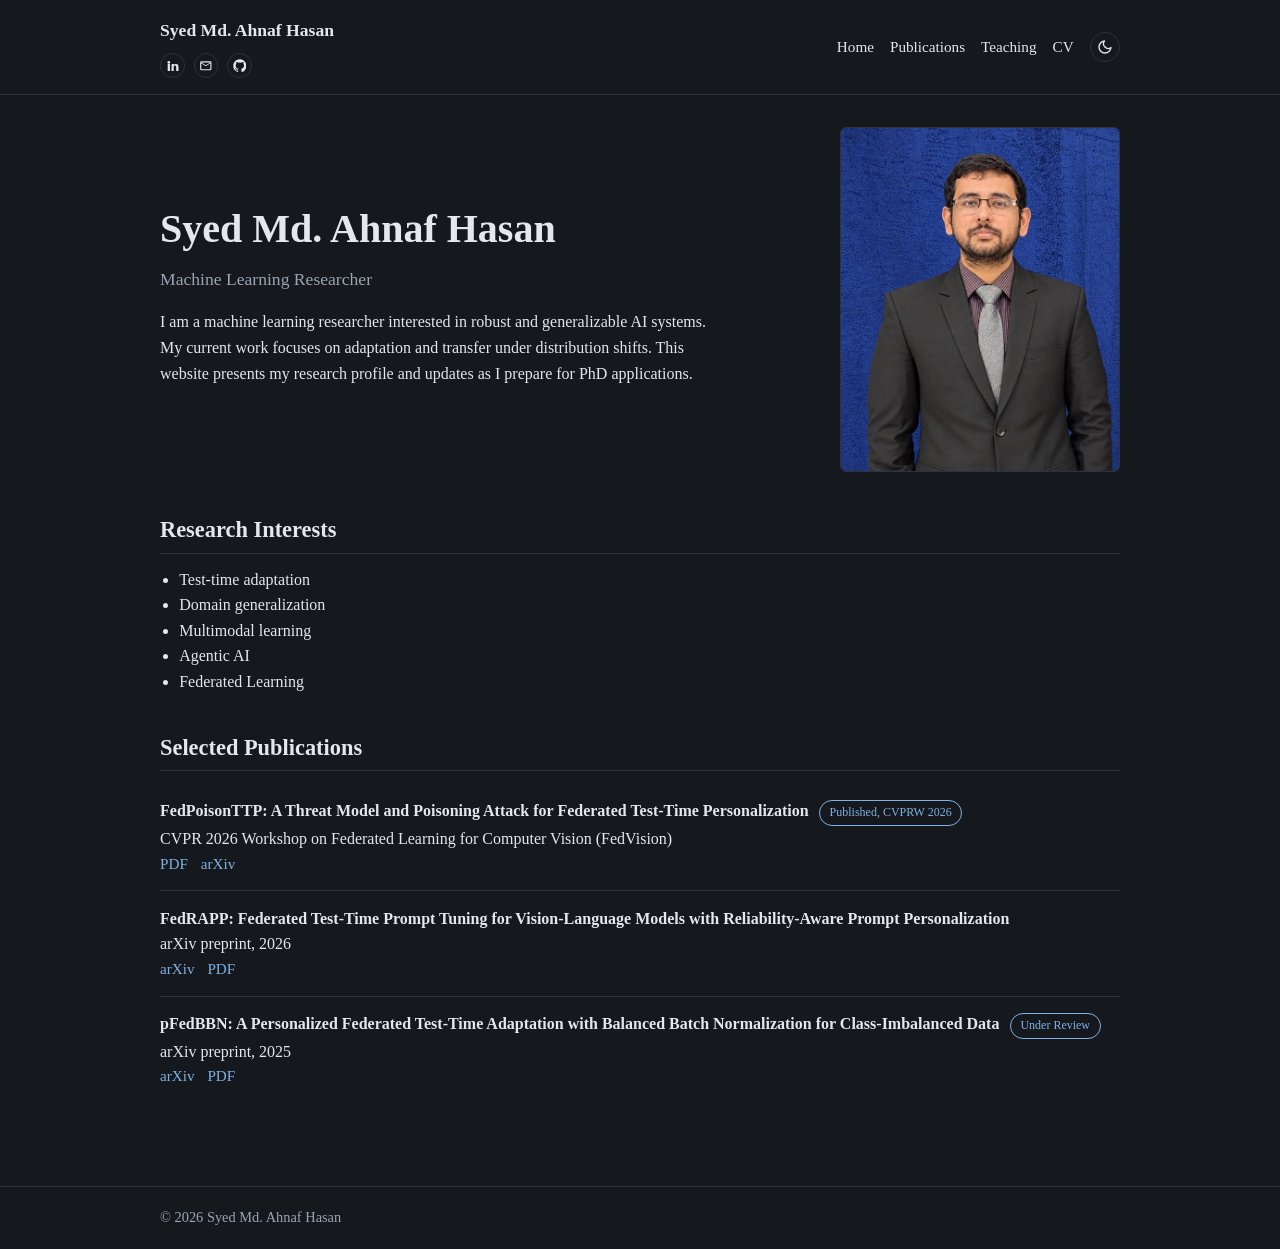
==== index.html @ 8b951837 "Teaching page: group courses under labels with topics on their own line Co-Authored-By: Claude Opus " ====
﻿<!DOCTYPE html>
<html lang="en" data-theme="dark">
<head>
  <meta charset="UTF-8">
  <meta name="viewport" content="width=device-width, initial-scale=1.0">
  <title>Syed Md. Ahnaf Hasan | Home</title>
  <link rel="stylesheet" href="assets/css/style.css?v=7">
  <script>try{if(localStorage.getItem("theme")==="light")document.documentElement.setAttribute("data-theme","light")}catch(e){}</script>
</head>
<body>
  <header class="site-header">
    <div class="container nav">
      <div class="brand-block">
        <div class="nav-name">Syed Md. Ahnaf Hasan</div>
        <div class="social-links header-social" aria-label="Social links">
          <a class="social-link" href="https://www.linkedin.com/in/syed-md-ahnaf-hasan/" target="_blank" rel="noopener" aria-label="LinkedIn">
            <svg viewBox="0 0 24 24" aria-hidden="true">
              <path d="M4.98 3.5A2.5 2.5 0 1 0 5 8.5a2.5 2.5 0 0 0-.02-5zM3 9h4v12H3zm7 0h3.82v1.71h.05c.53-1 1.84-2.06 3.79-2.06C21.12 8.65 22 10.8 22 14.09V21h-4v-6.14c0-1.47-.03-3.36-2.05-3.36-2.05 0-2.37 1.6-2.37 3.25V21h-4z"/>
            </svg>
          </a>
          <a class="social-link" href="mailto:ahnafhasan335@gmail.com" aria-label="Gmail">
            <svg viewBox="0 0 24 24" aria-hidden="true">
              <path d="M2 6.5A2.5 2.5 0 0 1 4.5 4h15A2.5 2.5 0 0 1 22 6.5v11a2.5 2.5 0 0 1-2.5 2.5h-15A2.5 2.5 0 0 1 2 17.5zm2.16-.5L12 11.1 19.84 6H4.16zM20 7.44l-7.45 4.86a1 1 0 0 1-1.1 0L4 7.44V18h16z"/>
            </svg>
          </a>
          <a class="social-link" href="https://github.com/syedmdahnafhasan" target="_blank" rel="noopener" aria-label="GitHub">
            <svg viewBox="0 0 24 24" aria-hidden="true">
              <path d="M12 .5C5.65.5.5 5.65.5 12a11.5 11.5 0 0 0 7.86 10.92c.58.1.79-.25.79-.56v-2.1c-3.2.7-3.88-1.36-3.88-1.36-.53-1.34-1.3-1.7-1.3-1.7-1.06-.72.08-.7.08-.7 1.17.08 1.78 1.2 1.78 1.2 1.04 1.78 2.72 1.27 3.38.97.11-.75.41-1.27.74-1.56-2.55-.29-5.23-1.27-5.23-5.66 0-1.25.44-2.27 1.18-3.07-.12-.29-.51-1.47.11-3.06 0 0 .97-.31 3.18 1.17a11.1 11.1 0 0 1 5.8 0c2.21-1.48 3.17-1.17 3.17-1.17.62 1.59.23 2.77.11 3.06.74.8 1.18 1.82 1.18 3.07 0 4.4-2.69 5.36-5.25 5.65.42.36.79 1.08.79 2.18v3.24c0 .31.21.67.8.56A11.5 11.5 0 0 0 23.5 12C23.5 5.65 18.35.5 12 .5z"/>
            </svg>
          </a>
        </div>
      </div>
      <nav class="nav-links" aria-label="Main navigation">
        <a href="index.html">Home</a>
        <a href="publications.html">Publications</a>
        <a href="teaching.html">Teaching</a>
        <!-- <a href="projects.html">Projects</a> -->
        <a href="cv.html">CV</a>
        <button class="theme-toggle" type="button" aria-label="Dark mode (click for light mode)" title="Dark mode (click for light mode)">
          <svg class="icon-sun" width="16" height="16" viewBox="0 0 24 24" aria-hidden="true"><circle cx="12" cy="12" r="4"/><path d="M12 2v2M12 20v2M4.93 4.93l1.41 1.41M17.66 17.66l1.41 1.41M2 12h2M20 12h2M4.93 19.07l1.41-1.41M17.66 6.34l1.41-1.41"/></svg>
          <svg class="icon-moon" width="16" height="16" viewBox="0 0 24 24" aria-hidden="true"><path d="M21 12.79A9 9 0 1 1 11.21 3 7 7 0 0 0 21 12.79z"/></svg>
        </button>
      </nav>
    </div>
  </header>
  <main>
    <div class="container">
      <section class="hero">
        <div>
          <h1>Syed Md. Ahnaf Hasan</h1>
          <p class="title">Machine Learning Researcher</p>
          <p>I am a machine learning researcher interested in robust and generalizable AI systems. My current work focuses on adaptation and transfer under distribution shifts. This website presents my research profile and updates as I prepare for PhD applications.</p>
        </div>
        <img src="assets/images/profile.jpg" alt="Syed Md. Ahnaf Hasan">
      </section>

      <section>
        <h2>Research Interests</h2>
        <ul>
          <li>Test-time adaptation</li>
          <li>Domain generalization</li>
          <li>Multimodal learning</li>
          <li>Agentic AI</li>
          <li>Federated Learning</li>
        </ul>
      </section>

      <section>
        <h2>Selected Publications</h2>
        <ul class="pub-list">
          <li class="pub-item">
            <div class="pub-title">FedPoisonTTP: A Threat Model and Poisoning Attack for Federated Test-Time Personalization <span class="badge">Published, CVPRW 2026</span></div>
            <div>CVPR 2026 Workshop on Federated Learning for Computer Vision (FedVision)</div>
            <div class="link-row">
              <a href="https://openaccess.thecvf.com/content/CVPR2026W/FedVision/papers/Iftee_FedPoisonTTP_A_Threat_Model_and_Poisoning_Attack_for_Federated_Test-Time_CVPRW_2026_paper.pdf" target="_blank" rel="noopener">PDF</a>
              <a href="https://arxiv.org/abs/2511.19248" target="_blank" rel="noopener">arXiv</a>
            </div>
          </li>
          <li class="pub-item">
            <div class="pub-title">FedRAPP: Federated Test-Time Prompt Tuning for Vision-Language Models with Reliability-Aware Prompt Personalization</div>
            <div>arXiv preprint, 2026</div>
            <div class="link-row">
              <a href="https://arxiv.org/abs/2610.23705v1" target="_blank" rel="noopener">arXiv</a>
              <a href="https://arxiv.org/pdf/2610.23705v1" target="_blank" rel="noopener">PDF</a>
            </div>
          </li>
          <li class="pub-item">
            <div class="pub-title">pFedBBN: A Personalized Federated Test-Time Adaptation with Balanced Batch Normalization for Class-Imbalanced Data <span class="badge">Under Review</span></div>
            <div>arXiv preprint, 2025</div>
            <div class="link-row">
              <a href="https://arxiv.org/abs/2511.18066" target="_blank" rel="noopener">arXiv</a>
              <a href="https://arxiv.org/pdf/2511.18066.pdf" target="_blank" rel="noopener">PDF</a>
            </div>
          </li>
        </ul>
      </section>
    </div>
  </main>
  <footer class="footer">
    <div class="container">&copy; 2026 Syed Md. Ahnaf Hasan</div>
  </footer>
  <script src="assets/js/theme.js?v=2"></script>
</body>
</html>
---- assets/css/style.css ----
﻿:root {
  --bg: #ffffff;
  --text: #1b1f24;
  --muted: #5a6472;
  --accent: #2f5d8a;
  --border: #dde3ea;
  --card: #f8fafc;
  color-scheme: light;
}

:root[data-theme="dark"] {
  --bg: #15181c;
  --text: #e4e7eb;
  --muted: #9aa5b3;
  --accent: #7fb1e3;
  --border: #2c333c;
  --card: #1c2026;
  color-scheme: dark;
}

* {
  box-sizing: border-box;
}

body {
  margin: 0;
  font-family: Georgia, "Times New Roman", serif;
  color: var(--text);
  background: var(--bg);
  line-height: 1.6;
}

a {
  color: var(--accent);
  text-decoration: none;
}

a:hover {
  text-decoration: underline;
}

.container {
  width: min(960px, 92%);
  margin: 0 auto;
}

.site-header {
  border-bottom: 1px solid var(--border);
  background: var(--bg);
}

.nav {
  display: flex;
  justify-content: space-between;
  align-items: center;
  padding: 1rem 0;
  gap: 1rem;
}

.nav-name {
  font-size: 1.1rem;
  font-weight: 600;
}

.brand-block {
  display: flex;
  flex-direction: column;
  align-items: flex-start;
}

.nav-links {
  display: flex;
  flex-wrap: wrap;
  align-items: center;
  gap: 1rem;
}

.nav-links a {
  color: var(--text);
  font-size: 0.95rem;
}

.theme-toggle {
  width: 1.9rem;
  height: 1.9rem;
  padding: 0;
  border: 1px solid var(--border);
  border-radius: 999px;
  display: inline-flex;
  align-items: center;
  justify-content: center;
  color: var(--text);
  background: var(--bg);
  cursor: pointer;
}

.theme-toggle:hover {
  border-color: var(--accent);
  color: var(--accent);
}

.theme-toggle svg {
  width: 1rem;
  height: 1rem;
  fill: none;
  stroke: currentColor;
  stroke-width: 2;
  stroke-linecap: round;
  stroke-linejoin: round;
}

.theme-toggle .icon-sun,
:root[data-theme="dark"] .theme-toggle .icon-moon {
  display: block;
}

.theme-toggle .icon-moon,
:root[data-theme="dark"] .theme-toggle .icon-sun {
  display: none;
}

html.theme-transition,
html.theme-transition *,
html.theme-transition *::before,
html.theme-transition *::after {
  transition: background-color 400ms ease, color 400ms ease, border-color 400ms ease !important;
  transition-delay: 0s !important;
}

main {
  padding: 2rem 0 3rem;
}

.hero {
  display: grid;
  grid-template-columns: 1.6fr 1fr;
  gap: 2rem;
  align-items: center;
  margin-bottom: 2.5rem;
}

.hero h1 {
  margin: 0 0 0.3rem;
  font-size: clamp(1.8rem, 4vw, 2.5rem);
}

.hero .title {
  margin: 0 0 1rem;
  color: var(--muted);
  font-size: 1.1rem;
}

.social-links {
  display: flex;
  gap: 0.55rem;
  margin-top: 0.55rem;
}

.social-link {
  width: 1.55rem;
  height: 1.55rem;
  border: 1px solid var(--border);
  border-radius: 999px;
  display: inline-flex;
  align-items: center;
  justify-content: center;
  color: var(--text);
  background: var(--bg);
}

.social-link:hover {
  border-color: var(--accent);
  color: var(--accent);
  text-decoration: none;
}

.social-link svg {
  display: block;
  width: 0.85rem;
  height: 0.85rem;
  fill: currentColor;
}

.hero img {
  width: 100%;
  max-width: 280px;
  border: 1px solid var(--border);
  border-radius: 6px;
  display: block;
  margin-left: auto;
}

section {
  margin-bottom: 2.2rem;
}

h2 {
  margin: 0 0 0.8rem;
  font-size: 1.4rem;
  border-bottom: 1px solid var(--border);
  padding-bottom: 0.3rem;
}

ul {
  padding-left: 1.2rem;
  margin: 0.4rem 0 0;
}

.project-grid {
  display: grid;
  grid-template-columns: repeat(auto-fit, minmax(240px, 1fr));
  gap: 1rem;
}

.card {
  background: var(--card);
  border: 1px solid var(--border);
  border-radius: 8px;
  padding: 1rem;
}

.card h3 {
  margin-top: 0;
  margin-bottom: 0.5rem;
  font-size: 1.1rem;
}

.card p {
  margin: 0.4rem 0 0.7rem;
  color: var(--muted);
}

.link-row {
  display: flex;
  flex-wrap: wrap;
  gap: 0.8rem;
  font-size: 0.95rem;
}

.pub-list {
  list-style: none;
  padding: 0;
  margin: 0;
}

.pub-item {
  padding: 0.9rem 0;
  border-bottom: 1px solid var(--border);
}

.pub-item:last-child {
  border-bottom: 0;
}

.pub-title {
  font-weight: 600;
}

.badge {
  display: inline-block;
  font-size: 0.75rem;
  font-weight: 400;
  padding: 0.15rem 0.6rem;
  border: 1px solid var(--accent);
  border-radius: 999px;
  color: var(--accent);
  margin-left: 0.4rem;
  white-space: nowrap;
}

.entry-list {
  list-style: none;
  padding: 0;
  margin: 0;
}

.entry {
  padding: 0.9rem 0;
  border-bottom: 1px solid var(--border);
}

.entry:last-child {
  border-bottom: 0;
}

.entry-head {
  display: flex;
  justify-content: space-between;
  flex-wrap: wrap;
  gap: 0.4rem;
}

.entry-title {
  font-weight: 600;
}

.numbered {
  counter-reset: entry;
}

.numbered .entry-title::before {
  counter-increment: entry;
  content: counter(entry) ". ";
}

.entry-date {
  color: var(--muted);
  font-size: 0.92rem;
  white-space: nowrap;
}

.entry-sub {
  color: var(--muted);
  margin-top: 0.15rem;
}

.entry-desc {
  margin-top: 0.35rem;
}

.footer {
  border-top: 1px solid var(--border);
  padding: 1.2rem 0;
  color: var(--muted);
  font-size: 0.9rem;
}

.cv-frame {
  width: 100%;
  min-height: 70vh;
  border: 1px solid var(--border);
}

@media (max-width: 760px) {
  .nav {
    align-items: flex-start;
  }

  .nav-links {
    justify-content: flex-end;
  }

  .hero {
    grid-template-columns: 1fr;
  }

  .hero img {
    margin: 0;
    max-width: 220px;
  }
}

.course-list li {
  margin-bottom: 0.4rem;
}

.course-platform {
  color: var(--muted);
  font-size: 0.92rem;
}

.course-platform::before {
  content: " \00b7  ";
}

.course-group {
  margin-top: 0.9rem;
  padding-left: 0.9rem;
  border-left: 2px solid var(--border);
}

.group-label {
  font-size: 0.78rem;
  text-transform: uppercase;
  letter-spacing: 0.09em;
  color: var(--muted);
  margin-bottom: 0.45rem;
}

.course {
  margin-bottom: 0.7rem;
}

.course:last-child {
  margin-bottom: 0;
}

.course-name {
  font-weight: 600;
  font-size: 1rem;
}

.course-topics {
  color: var(--muted);
  font-size: 0.95rem;
  margin-top: 0.1rem;
}
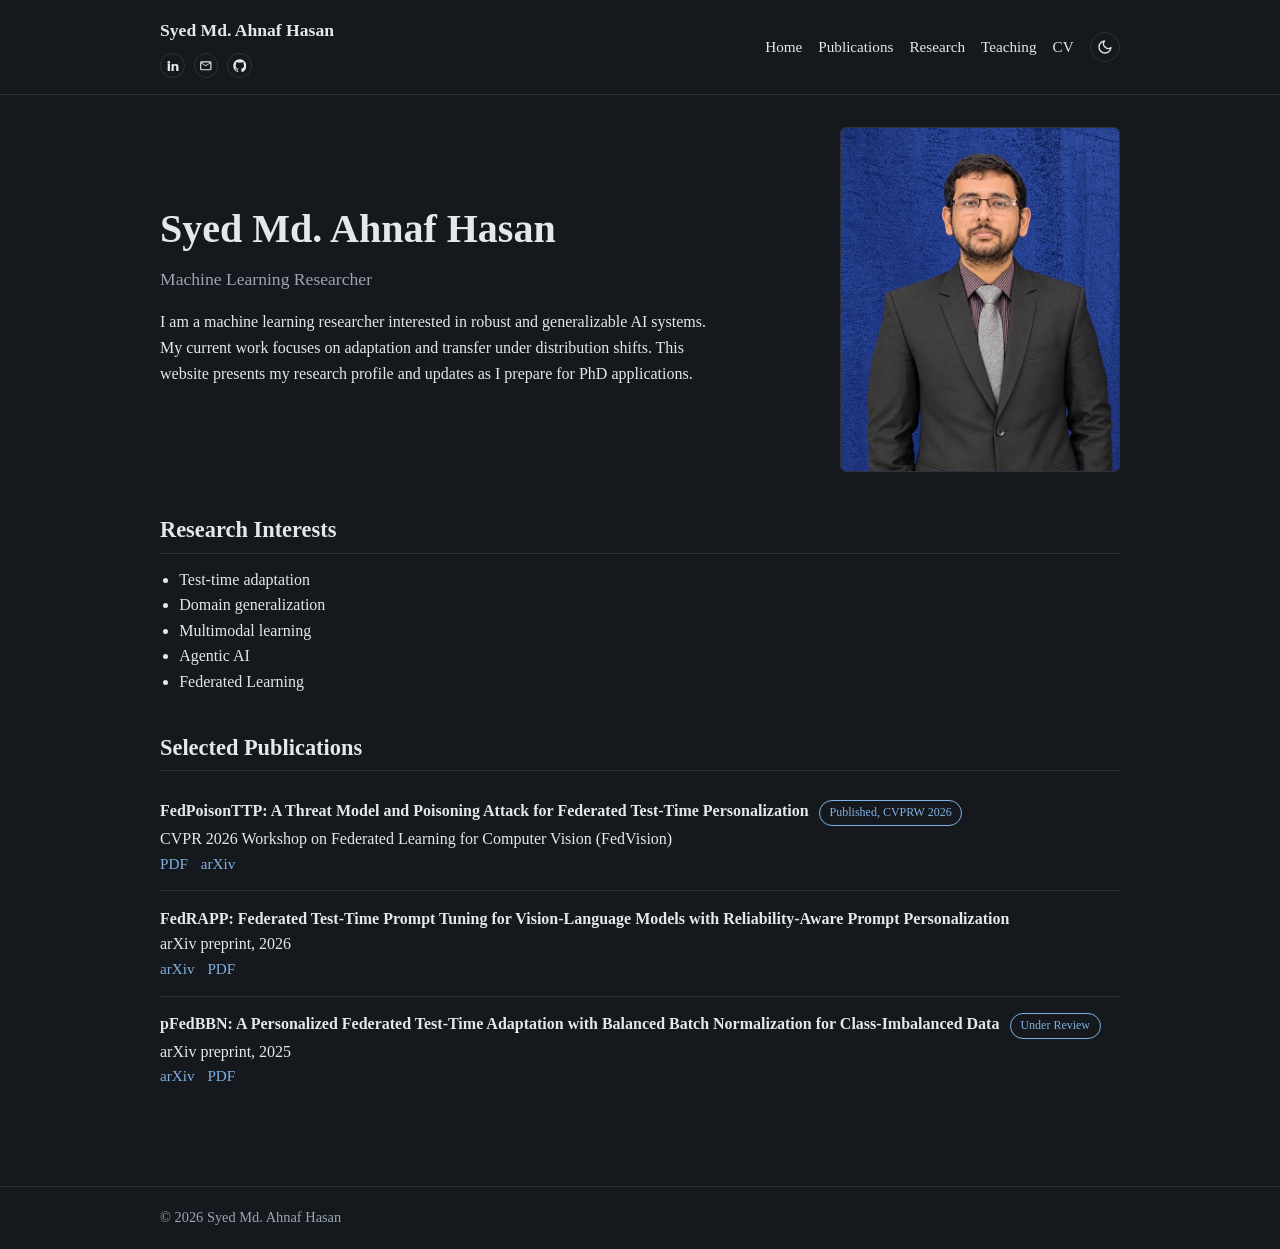
==== commit 4464fb3d: "Add Research tab with lab roles, paper contributions, and interests Co-Authored-By: Claude Opus 5 <n" ====
--- a/index.html
+++ b/index.html
@@ -4,7 +4,7 @@
   <meta charset="UTF-8">
   <meta name="viewport" content="width=device-width, initial-scale=1.0">
   <title>Syed Md. Ahnaf Hasan | Home</title>
-  <link rel="stylesheet" href="assets/css/style.css?v=7">
+  <link rel="stylesheet" href="assets/css/style.css?v=10">
   <script>try{if(localStorage.getItem("theme")==="light")document.documentElement.setAttribute("data-theme","light")}catch(e){}</script>
 </head>
 <body>
@@ -33,6 +33,7 @@
       <nav class="nav-links" aria-label="Main navigation">
         <a href="index.html">Home</a>
         <a href="publications.html">Publications</a>
+        <a href="research.html">Research</a>
         <a href="teaching.html">Teaching</a>
         <!-- <a href="projects.html">Projects</a> -->
         <a href="cv.html">CV</a>
--- a/assets/css/style.css
+++ b/assets/css/style.css
@@ -371,6 +371,7 @@
 
 .group-label {
   font-size: 0.78rem;
+  font-weight: 700;
   text-transform: uppercase;
   letter-spacing: 0.09em;
   color: var(--muted);
@@ -395,3 +396,7 @@
   font-size: 0.95rem;
   margin-top: 0.1rem;
 }
+
+.entry .link-row {
+  margin-top: 0.55rem;
+}
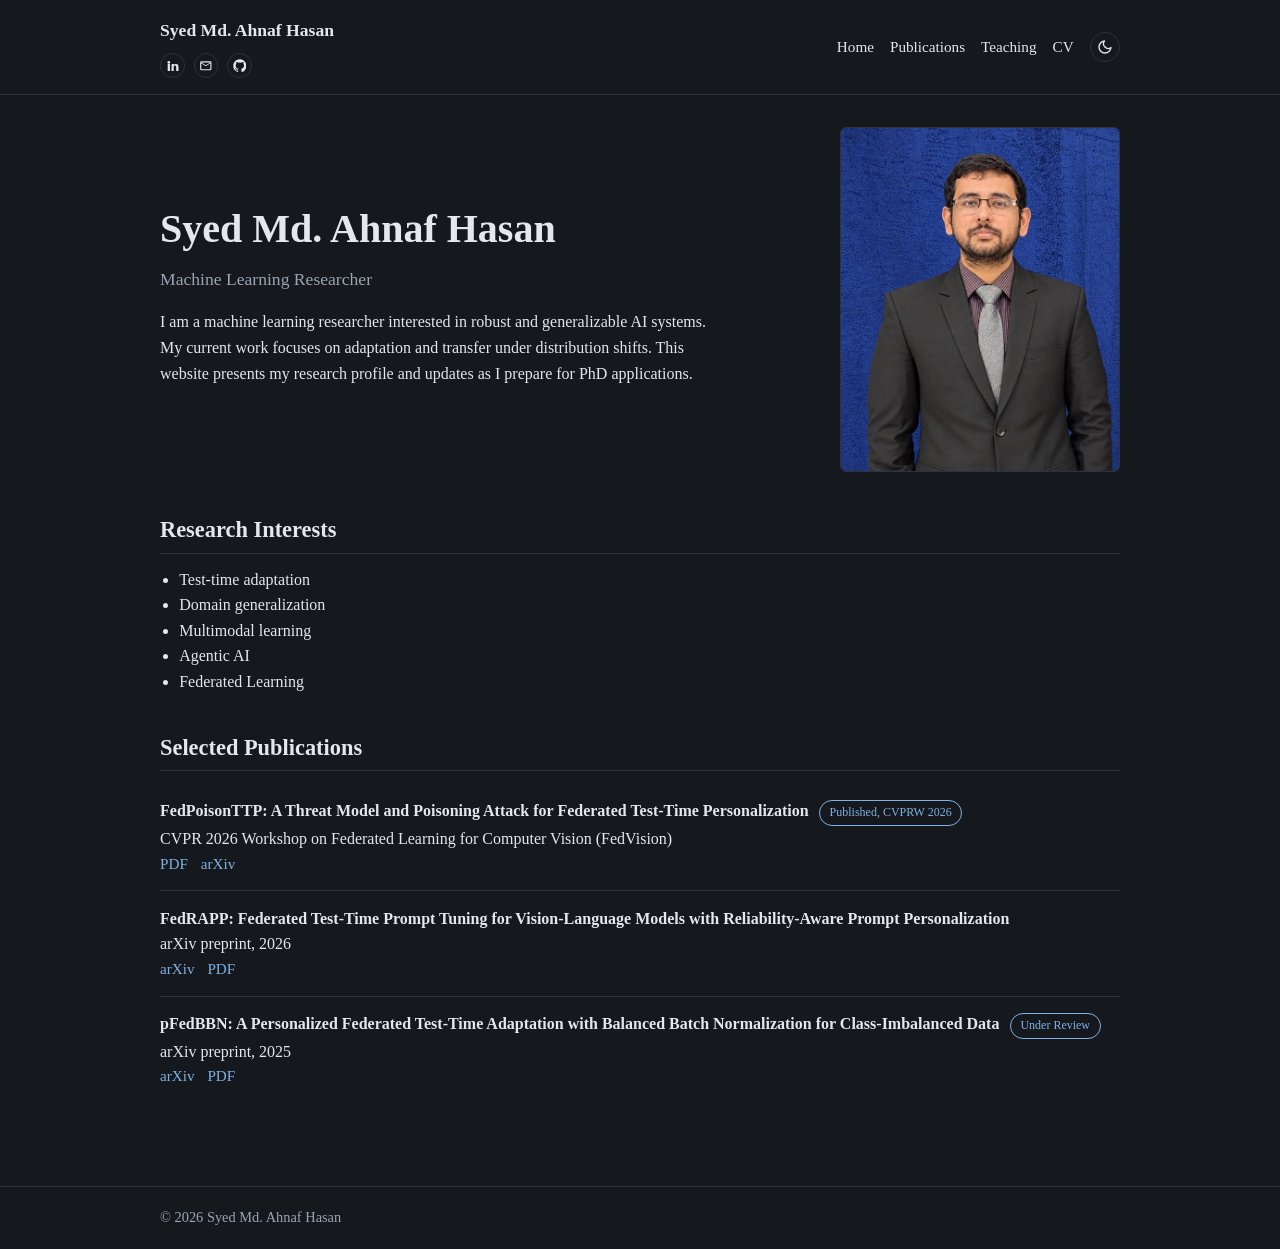
==== commit c0471987: "Hide Research tab from the menu (commented out for later use) Co-Authored-By: Claude Opus 5 <noreply" ====
--- a/index.html
+++ b/index.html
@@ -33,7 +33,7 @@
       <nav class="nav-links" aria-label="Main navigation">
         <a href="index.html">Home</a>
         <a href="publications.html">Publications</a>
-        <a href="research.html">Research</a>
+        <!-- <a href="research.html">Research</a> -->
         <a href="teaching.html">Teaching</a>
         <!-- <a href="projects.html">Projects</a> -->
         <a href="cv.html">CV</a>
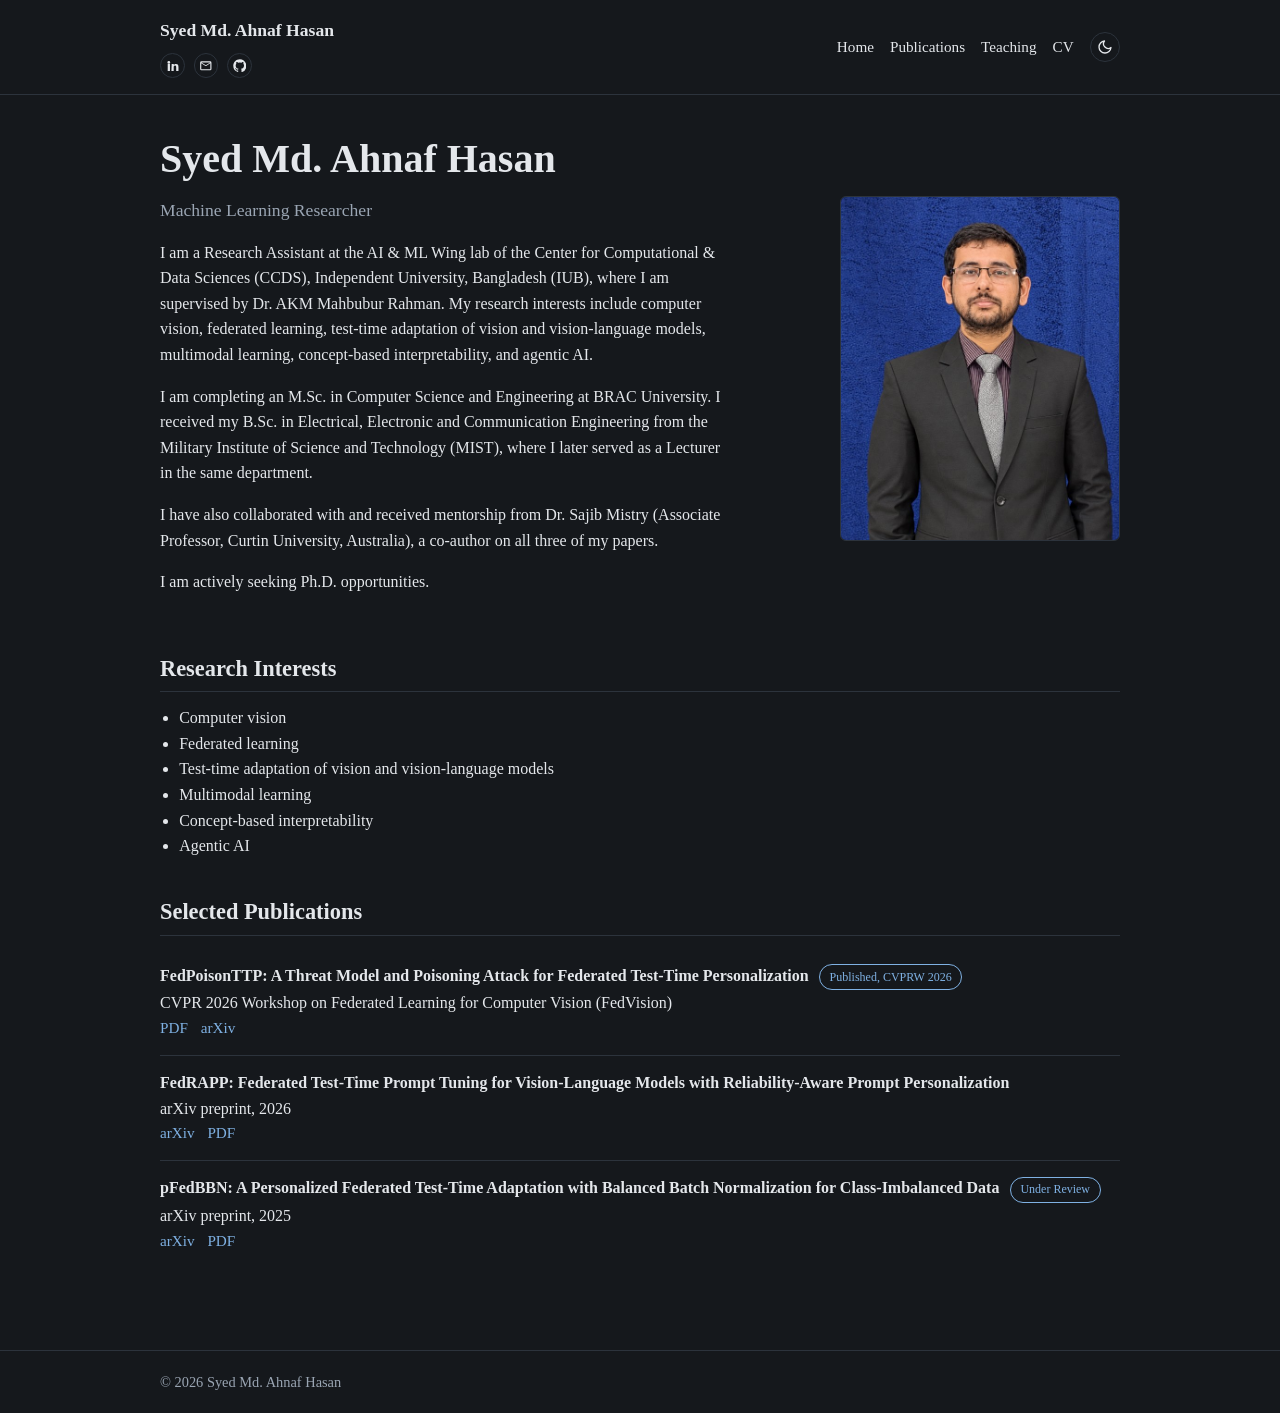
==== commit 5588368f: "Rewrite home bio with lab, supervisor, education, and mentorship Co-Authored-By: Claude Opus 5 <nore" ====
--- a/index.html
+++ b/index.html
@@ -50,7 +50,10 @@
         <div>
           <h1>Syed Md. Ahnaf Hasan</h1>
           <p class="title">Machine Learning Researcher</p>
-          <p>I am a machine learning researcher interested in robust and generalizable AI systems. My current work focuses on adaptation and transfer under distribution shifts. This website presents my research profile and updates as I prepare for PhD applications.</p>
+          <p>I am a Research Assistant at the AI &amp; ML Wing lab of the Center for Computational &amp; Data Sciences (CCDS), Independent University, Bangladesh (IUB), where I am supervised by Dr. AKM Mahbubur Rahman. My research interests include computer vision, federated learning, test-time adaptation of vision and vision-language models, multimodal learning, concept-based interpretability, and agentic AI.</p>
+          <p>I am completing an M.Sc. in Computer Science and Engineering at BRAC University. I received my B.Sc. in Electrical, Electronic and Communication Engineering from the Military Institute of Science and Technology (MIST), where I later served as a Lecturer in the same department.</p>
+          <p>I have also collaborated with and received mentorship from Dr. Sajib Mistry (Associate Professor, Curtin University, Australia), a co-author on all three of my papers.</p>
+          <p>I am actively seeking Ph.D. opportunities.</p>
         </div>
         <img src="assets/images/profile.jpg" alt="Syed Md. Ahnaf Hasan">
       </section>
@@ -58,11 +61,12 @@
       <section>
         <h2>Research Interests</h2>
         <ul>
-          <li>Test-time adaptation</li>
-          <li>Domain generalization</li>
+          <li>Computer vision</li>
+          <li>Federated learning</li>
+          <li>Test-time adaptation of vision and vision-language models</li>
           <li>Multimodal learning</li>
+          <li>Concept-based interpretability</li>
           <li>Agentic AI</li>
-          <li>Federated Learning</li>
         </ul>
       </section>
 
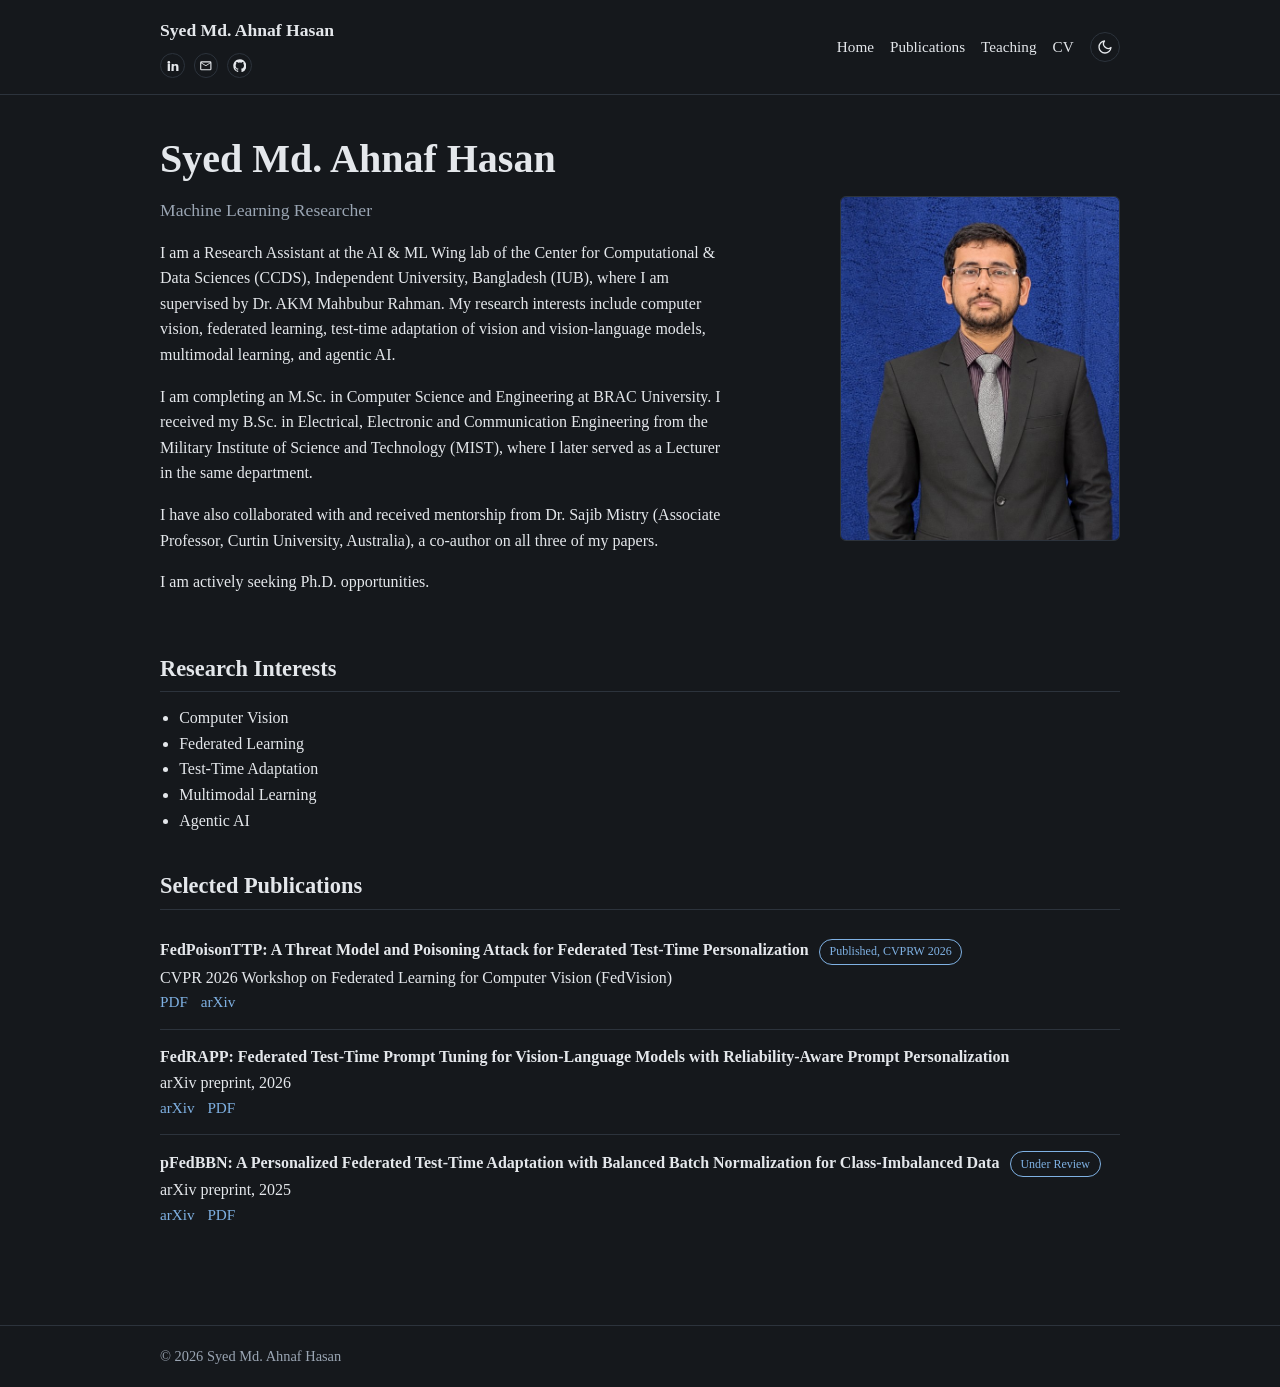
==== commit b268574a: "Set research interests to five topics in the requested order Co-Authored-By: Claude Opus 5 <noreply@" ====
--- a/index.html
+++ b/index.html
@@ -50,7 +50,7 @@
         <div>
           <h1>Syed Md. Ahnaf Hasan</h1>
           <p class="title">Machine Learning Researcher</p>
-          <p>I am a Research Assistant at the AI &amp; ML Wing lab of the Center for Computational &amp; Data Sciences (CCDS), Independent University, Bangladesh (IUB), where I am supervised by Dr. AKM Mahbubur Rahman. My research interests include computer vision, federated learning, test-time adaptation of vision and vision-language models, multimodal learning, concept-based interpretability, and agentic AI.</p>
+          <p>I am a Research Assistant at the AI &amp; ML Wing lab of the Center for Computational &amp; Data Sciences (CCDS), Independent University, Bangladesh (IUB), where I am supervised by Dr. AKM Mahbubur Rahman. My research interests include computer vision, federated learning, test-time adaptation of vision and vision-language models, multimodal learning, and agentic AI.</p>
           <p>I am completing an M.Sc. in Computer Science and Engineering at BRAC University. I received my B.Sc. in Electrical, Electronic and Communication Engineering from the Military Institute of Science and Technology (MIST), where I later served as a Lecturer in the same department.</p>
           <p>I have also collaborated with and received mentorship from Dr. Sajib Mistry (Associate Professor, Curtin University, Australia), a co-author on all three of my papers.</p>
           <p>I am actively seeking Ph.D. opportunities.</p>
@@ -61,11 +61,10 @@
       <section>
         <h2>Research Interests</h2>
         <ul>
-          <li>Computer vision</li>
-          <li>Federated learning</li>
-          <li>Test-time adaptation of vision and vision-language models</li>
-          <li>Multimodal learning</li>
-          <li>Concept-based interpretability</li>
+          <li>Computer Vision</li>
+          <li>Federated Learning</li>
+          <li>Test-Time Adaptation</li>
+          <li>Multimodal Learning</li>
           <li>Agentic AI</li>
         </ul>
       </section>
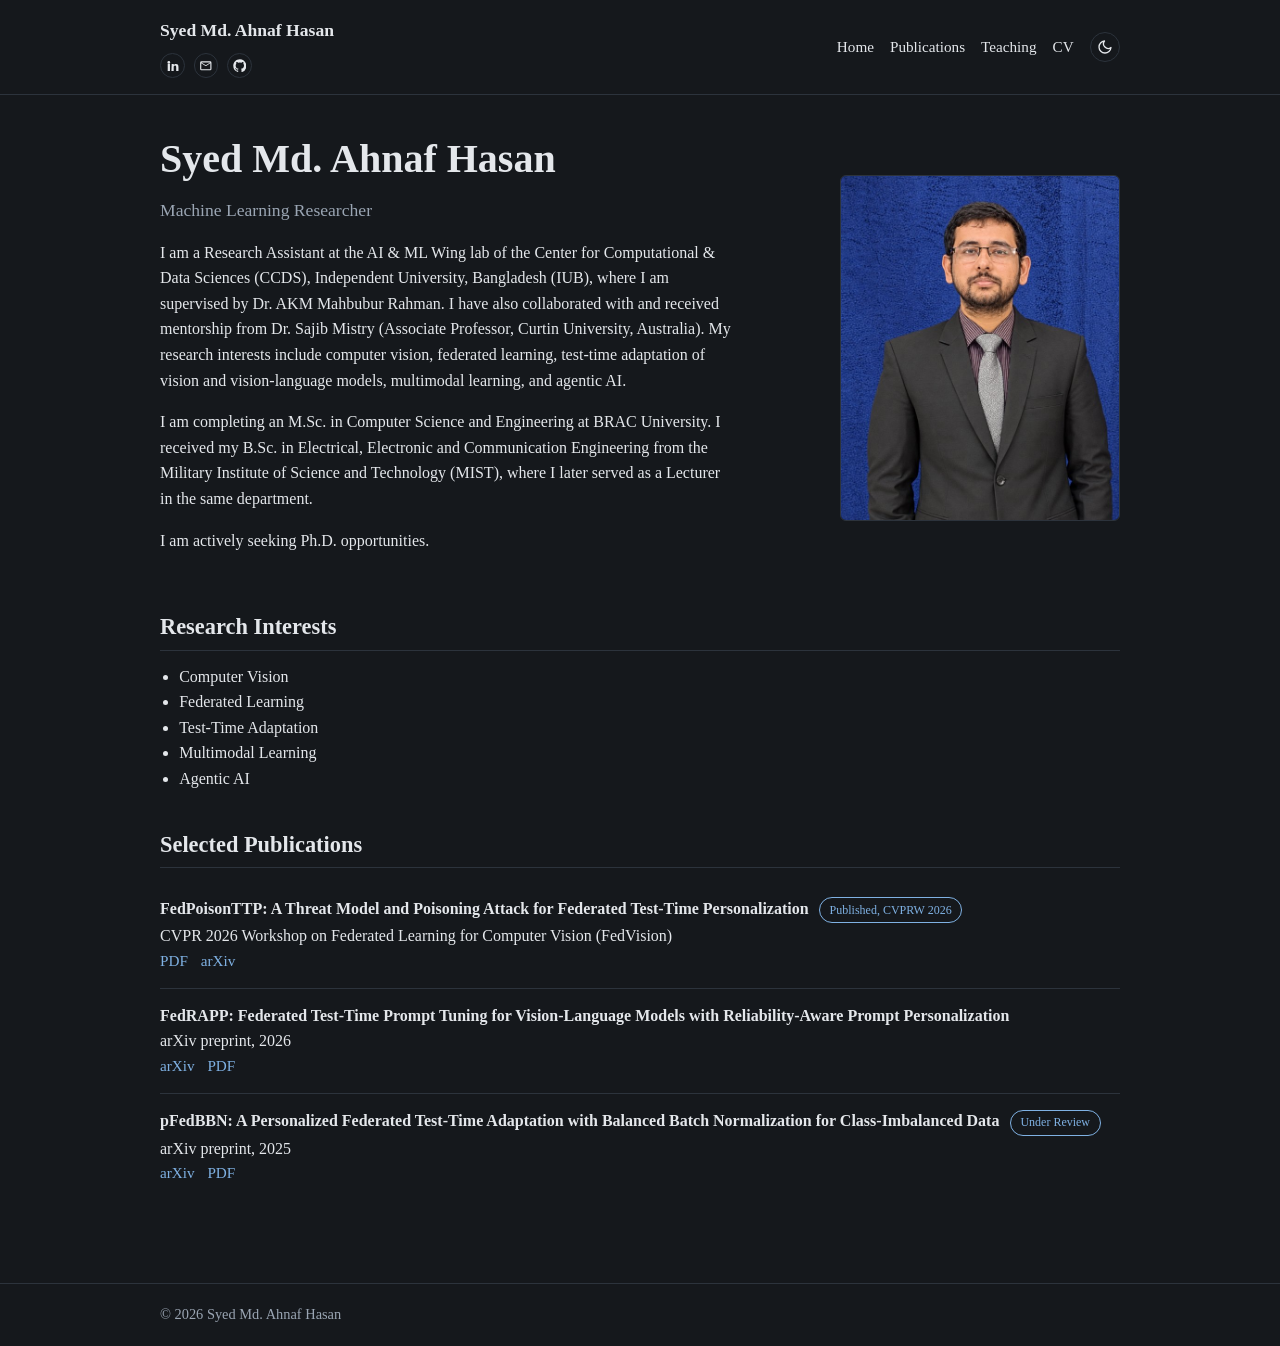
==== commit 62ac9b94: "Move mentorship line next to supervisor and drop the co-author mention Co-Authored-By: Claude Opus 5" ====
--- a/index.html
+++ b/index.html
@@ -50,9 +50,8 @@
         <div>
           <h1>Syed Md. Ahnaf Hasan</h1>
           <p class="title">Machine Learning Researcher</p>
-          <p>I am a Research Assistant at the AI &amp; ML Wing lab of the Center for Computational &amp; Data Sciences (CCDS), Independent University, Bangladesh (IUB), where I am supervised by Dr. AKM Mahbubur Rahman. My research interests include computer vision, federated learning, test-time adaptation of vision and vision-language models, multimodal learning, and agentic AI.</p>
+          <p>I am a Research Assistant at the AI &amp; ML Wing lab of the Center for Computational &amp; Data Sciences (CCDS), Independent University, Bangladesh (IUB), where I am supervised by Dr. AKM Mahbubur Rahman. I have also collaborated with and received mentorship from Dr. Sajib Mistry (Associate Professor, Curtin University, Australia). My research interests include computer vision, federated learning, test-time adaptation of vision and vision-language models, multimodal learning, and agentic AI.</p>
           <p>I am completing an M.Sc. in Computer Science and Engineering at BRAC University. I received my B.Sc. in Electrical, Electronic and Communication Engineering from the Military Institute of Science and Technology (MIST), where I later served as a Lecturer in the same department.</p>
-          <p>I have also collaborated with and received mentorship from Dr. Sajib Mistry (Associate Professor, Curtin University, Australia), a co-author on all three of my papers.</p>
           <p>I am actively seeking Ph.D. opportunities.</p>
         </div>
         <img src="assets/images/profile.jpg" alt="Syed Md. Ahnaf Hasan">
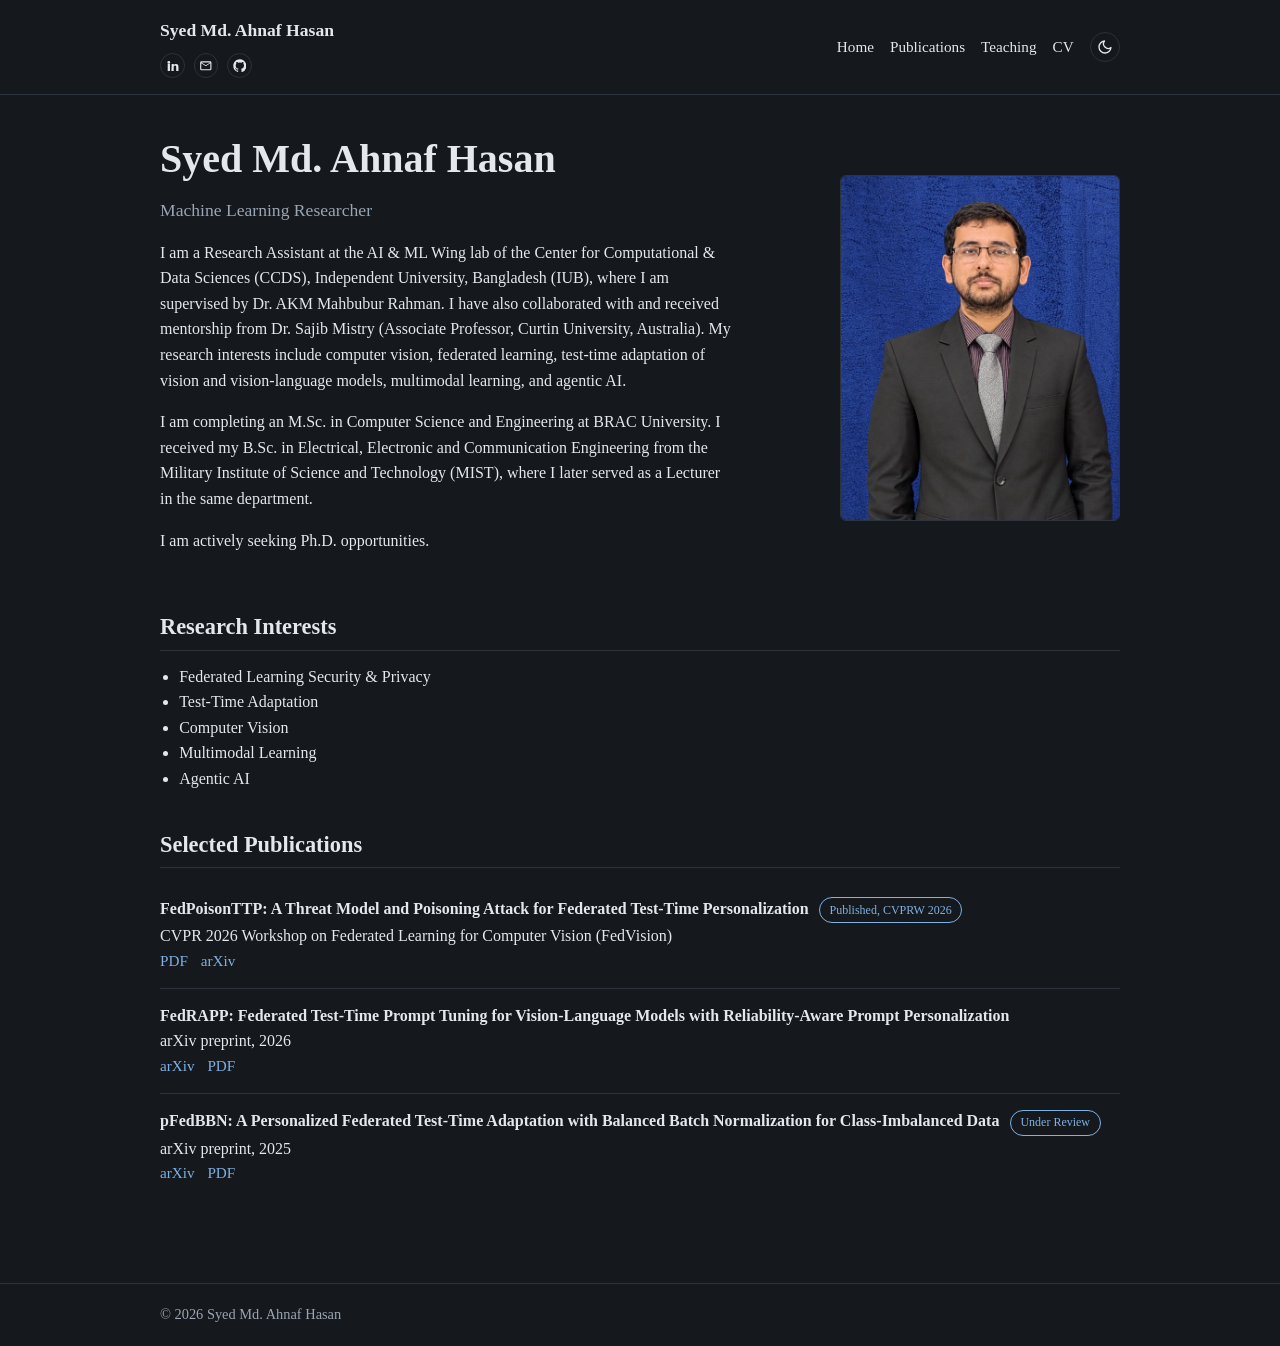
==== commit 85ac2e3f: "Reorder research interests on home, CV, and research pages Co-Authored-By: Claude Opus 5 <noreply@an" ====
--- a/index.html
+++ b/index.html
@@ -60,9 +60,9 @@
       <section>
         <h2>Research Interests</h2>
         <ul>
+          <li>Federated Learning Security &amp; Privacy</li>
+          <li>Test-Time Adaptation</li>
           <li>Computer Vision</li>
-          <li>Federated Learning</li>
-          <li>Test-Time Adaptation</li>
           <li>Multimodal Learning</li>
           <li>Agentic AI</li>
         </ul>
